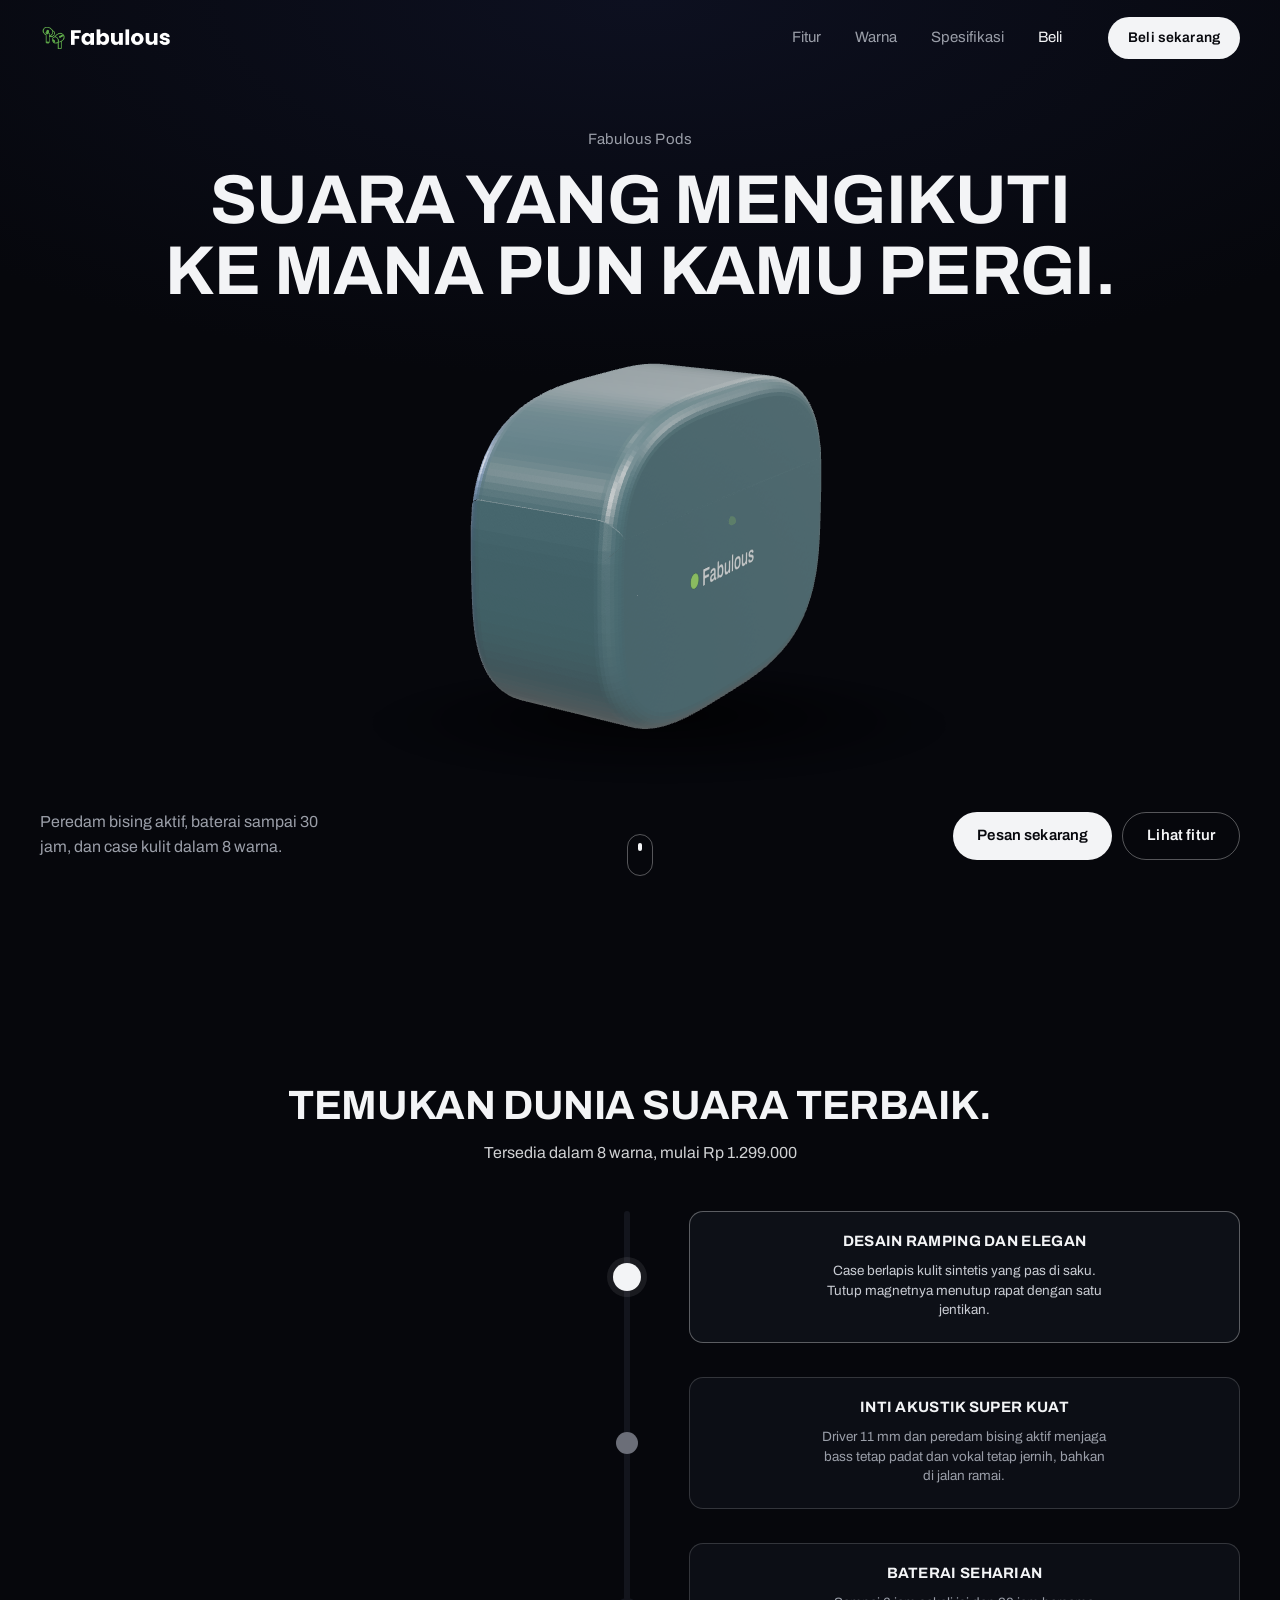
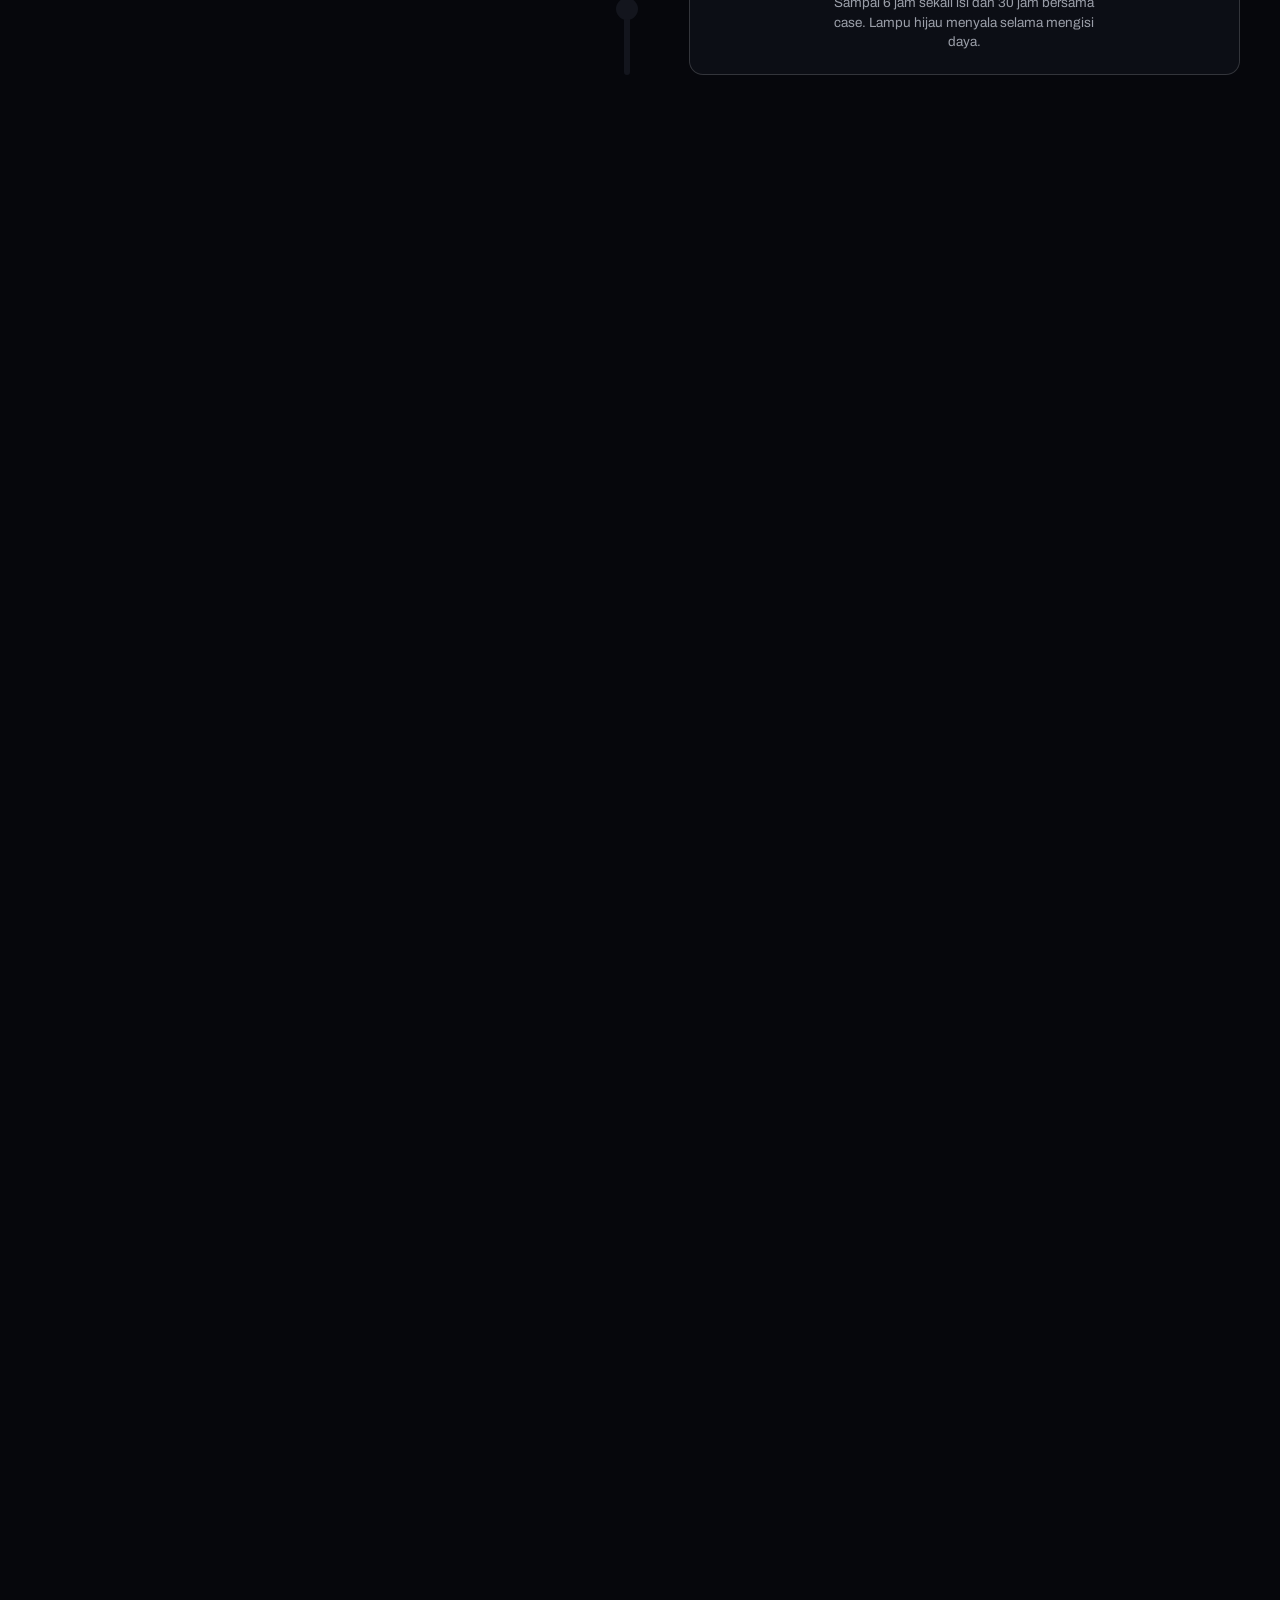
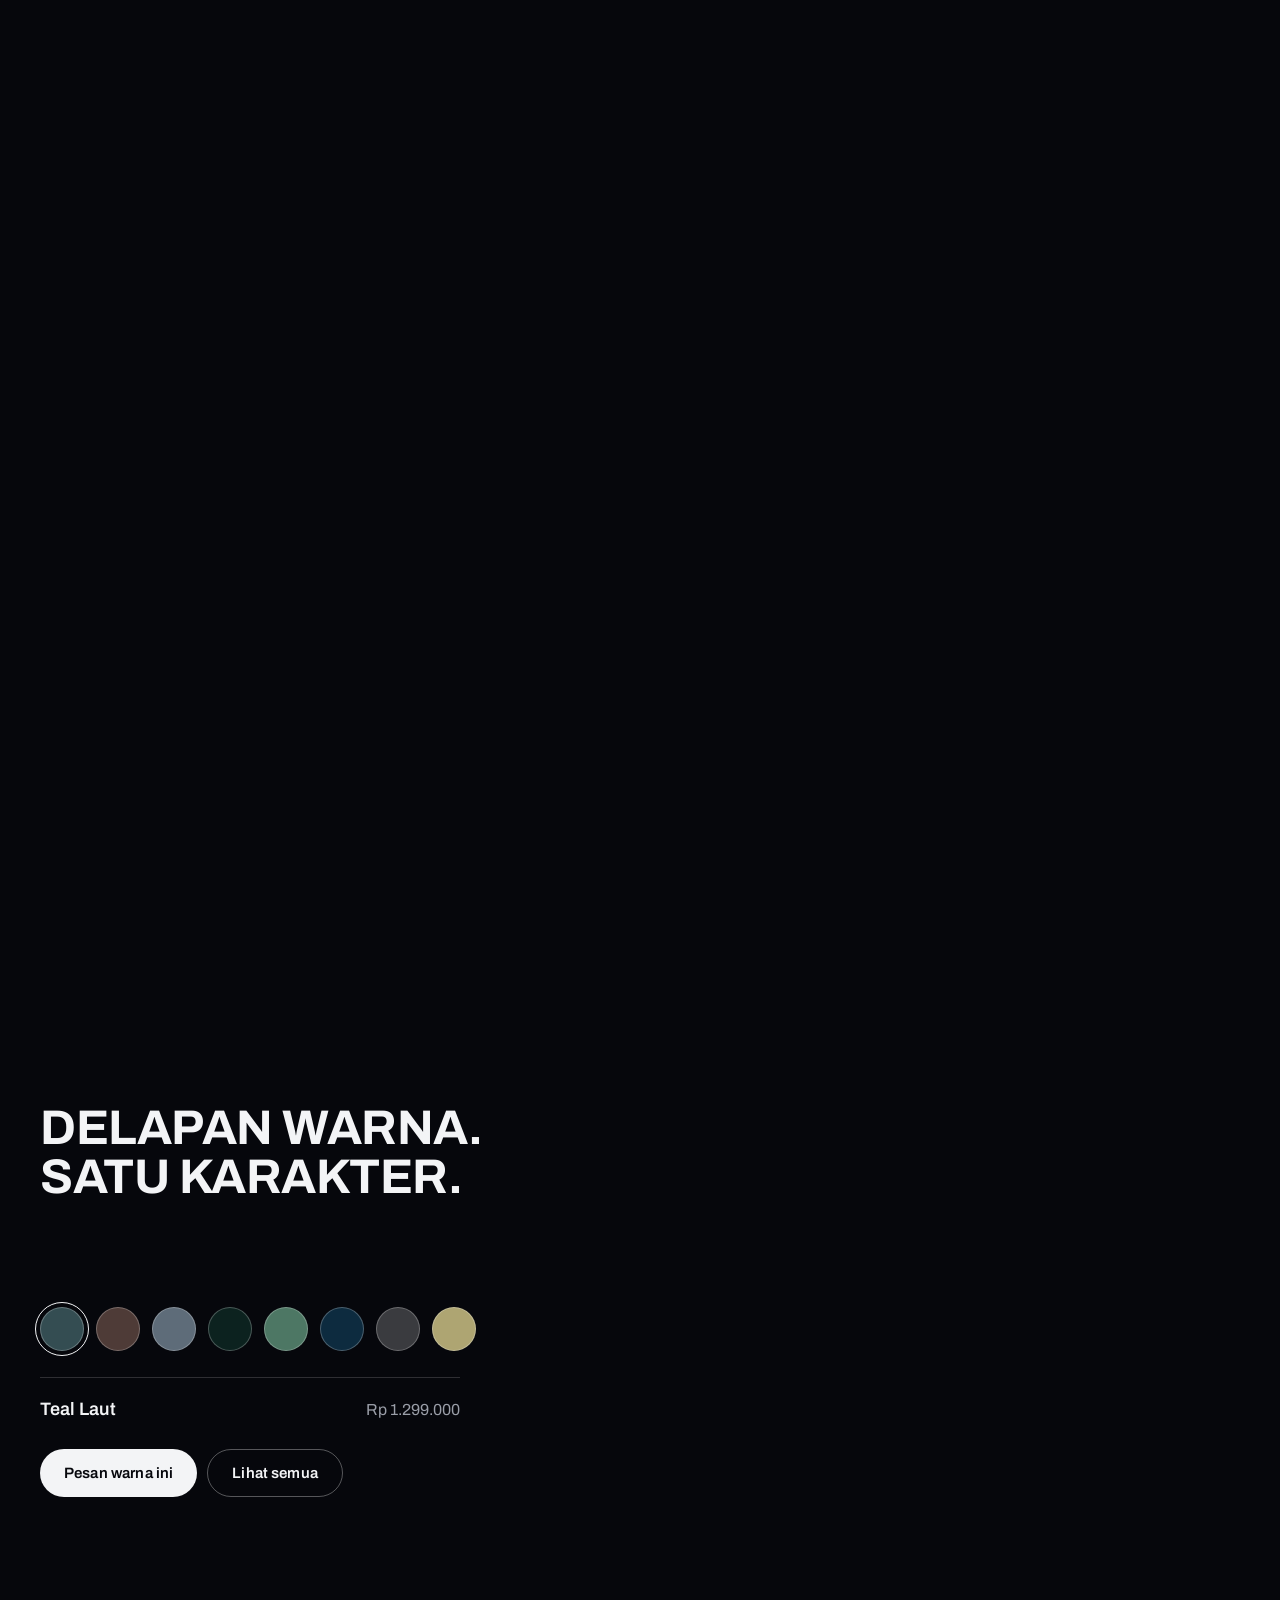
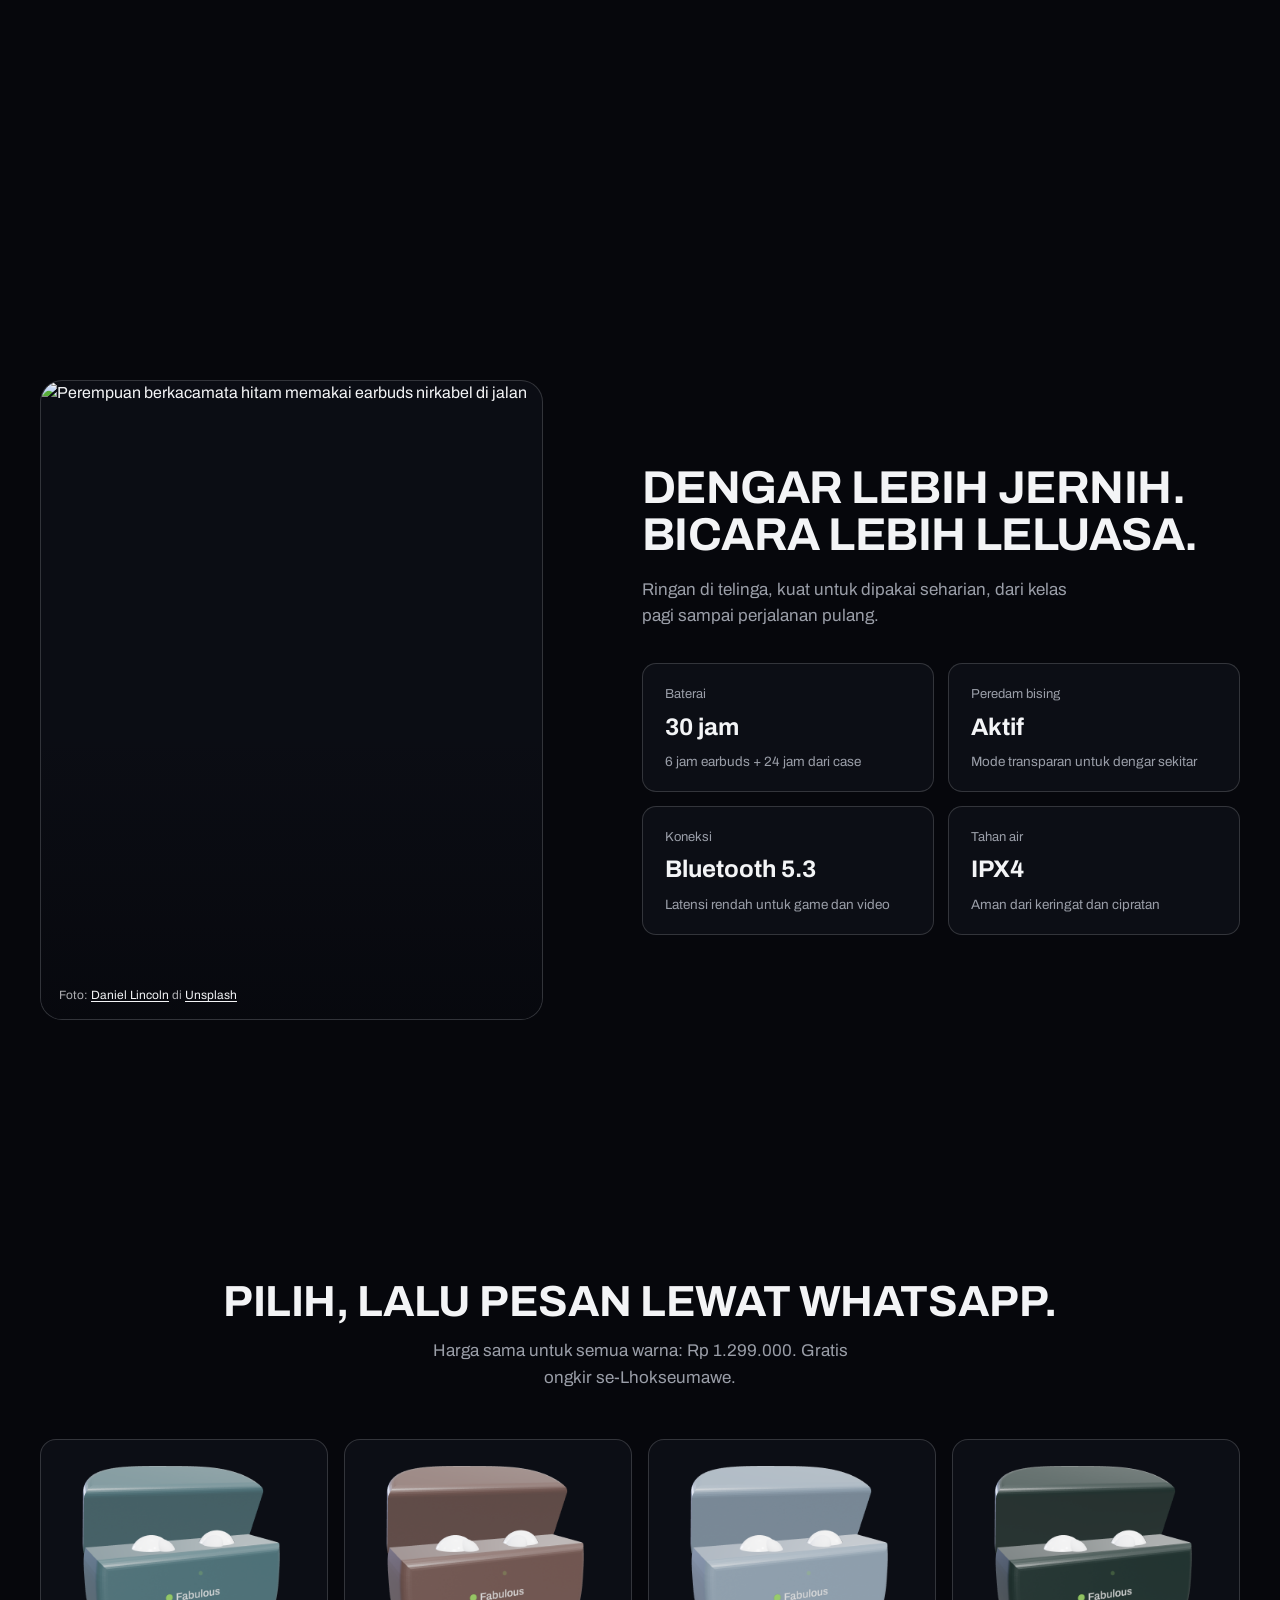
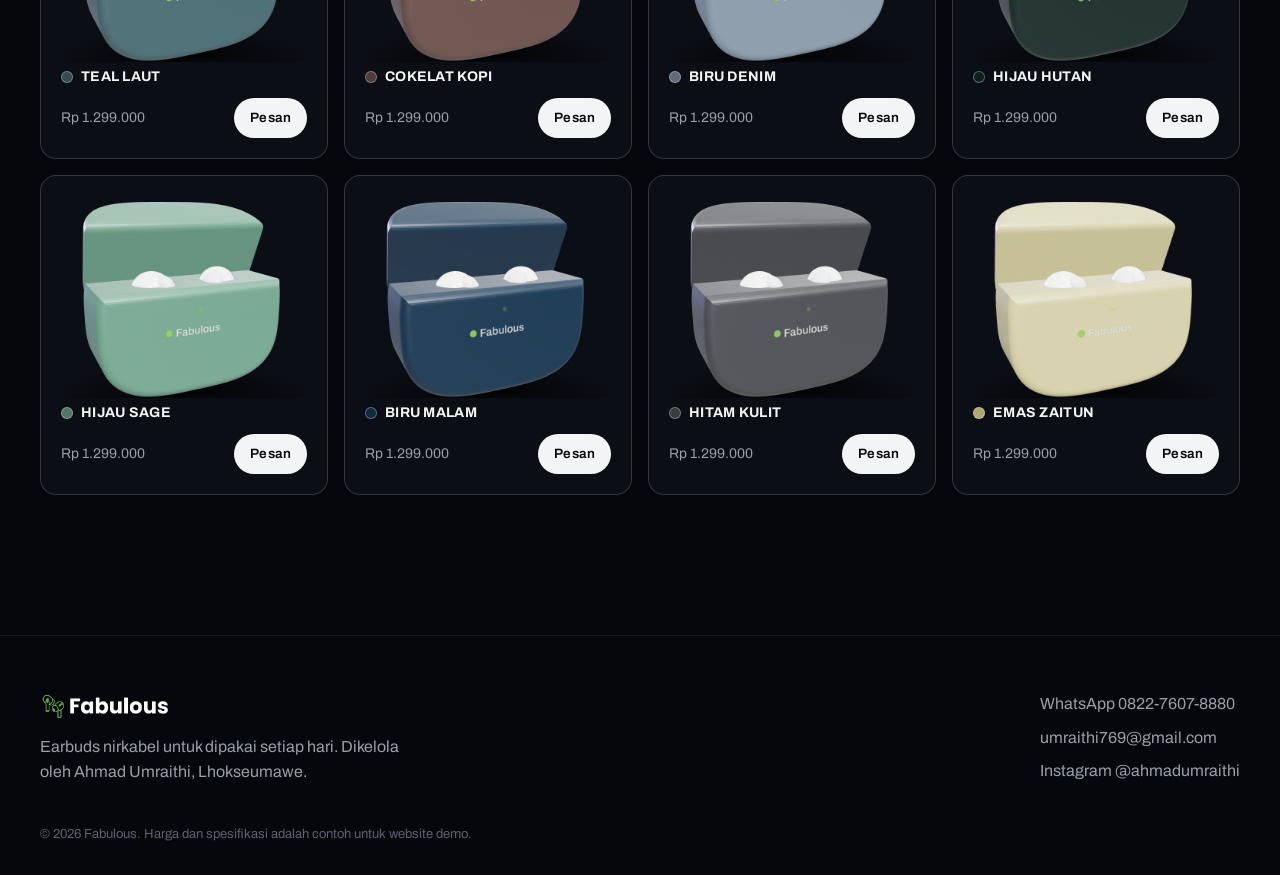
==== frontend/index.html @ b074bf00 "Backend CodeIgniter 4: API produk & pesanan, stok, panel admin; frontend memakai database kalau back" ====
<!DOCTYPE html>
<html lang="id">
<head>
  <meta charset="UTF-8">
  <meta name="viewport" content="width=device-width, initial-scale=1">
  <title>Fabulous Pods · Earbuds nirkabel dengan peredam bising</title>
  <meta name="description" content="Fabulous Pods: earbuds nirkabel dengan peredam bising aktif, baterai sampai 30 jam, tersedia dalam 8 warna case. Pesan lewat WhatsApp.">
  <meta name="theme-color" content="#06070c">
  <link rel="icon" href="img/favicon.png" type="image/png">
  <link rel="preconnect" href="https://images.unsplash.com">
  <link rel="preconnect" href="https://fonts.googleapis.com">
  <link rel="preconnect" href="https://fonts.gstatic.com" crossorigin>
  <link href="https://fonts.googleapis.com/css2?family=Archivo:wght@400;500;600;700;800&display=swap" rel="stylesheet">
  <link rel="stylesheet" href="css/style.css">
  <script type="importmap">{ "imports": { "three": "./vendor/three.module.js" } }</script>
  <script type="module" src="js/app.js"></script>
</head>
<body>
  <a class="skip" href="#fitur">Langsung ke fitur</a>
  <canvas class="stage" id="stage" aria-hidden="true"></canvas>

  <header class="header" id="header">
    <div class="wrap header-in">
      <a href="#top" class="logo" aria-label="Fabulous, ke atas halaman"><img src="img/logo.png" alt="Fabulous" width="150" height="33"></a>
      <nav class="nav" id="nav" aria-label="Menu utama">
        <a href="#fitur">Fitur</a>
        <a href="#warna">Warna</a>
        <a href="#spesifikasi">Spesifikasi</a>
        <a href="#beli">Beli</a>
      </nav>
      <a class="btn btn-light header-cta" href="#beli">Beli sekarang</a>
      <button type="button" class="menu-btn" id="nav-toggle" aria-expanded="false" aria-controls="nav" aria-label="Buka menu"><span></span><span></span></button>
    </div>
  </header>

  <main>
    <!-- 1. hero: objek 3D di tengah -->
    <section class="hero" id="top" data-scene="hero" aria-labelledby="hero-title">
      <div class="wrap hero-in">
        <p class="kicker reveal">Fabulous Pods</p>
        <h1 id="hero-title" class="hero-title reveal">Suara yang mengikuti<br>ke mana pun kamu pergi.</h1>
        <div class="hero-spot" id="hero-spot">
          <img class="fallback hero-fallback" src="img/case-2.png" alt="Case Fabulous Pods warna teal dengan dua earbuds di dalamnya" width="224" height="195">
        </div>
        <div class="hero-foot reveal">
          <p>Peredam bising aktif, baterai sampai 30 jam, dan case kulit dalam 8 warna.</p>
          <div class="hero-cta">
            <a class="btn btn-light" href="#beli">Pesan sekarang</a>
            <a class="btn btn-ghost" href="#fitur">Lihat fitur</a>
          </div>
        </div>
      </div>
      <a class="scroll-cue" href="#fitur" aria-label="Gulir ke fitur"><span></span></a>
    </section>

    <!-- 2. fitur: objek di kiri, garis progres di tengah, kartu di kanan (seperti referensi) -->
    <section class="story" id="fitur" data-scene="story" aria-labelledby="story-title">
      <div class="story-sticky">
        <div class="wrap story-in">
          <header class="story-head">
            <h2 id="story-title">Temukan dunia suara terbaik.</h2>
            <p>Tersedia dalam 8 warna, mulai <span data-price></span></p>
          </header>
          <div class="story-grid">
            <div class="story-object" id="story-spot">
              <img class="fallback" id="story-fallback" src="img/case-2.png" alt="" width="224" height="195">
            </div>
            <div class="track" id="track" aria-hidden="true">
              <span class="track-fill" id="track-fill"></span>
              <span class="node" data-node="0"></span>
              <span class="node" data-node="1"></span>
              <span class="node" data-node="2"></span>
            </div>
            <ol class="cards" id="cards">
              <li class="card" data-step="0">
                <h3>Desain ramping dan elegan</h3>
                <p>Case berlapis kulit sintetis yang pas di saku. Tutup magnetnya menutup rapat dengan satu jentikan.</p>
              </li>
              <li class="card" data-step="1">
                <h3>Inti akustik super kuat</h3>
                <p>Driver 11 mm dan peredam bising aktif menjaga bass tetap padat dan vokal tetap jernih, bahkan di jalan ramai.</p>
              </li>
              <li class="card" data-step="2">
                <h3>Baterai seharian</h3>
                <p>Sampai 6 jam sekali isi dan 30 jam bersama case. Lampu hijau menyala selama mengisi daya.</p>
              </li>
            </ol>
          </div>
        </div>
      </div>
    </section>

    <!-- 3. warna: objek pindah ke kanan dan berganti warna -->
    <section class="colors" id="warna" data-scene="colors" aria-labelledby="colors-title">
      <div class="wrap colors-in">
        <div class="colors-copy">
          <h2 id="colors-title" class="reveal">Delapan warna.<br>Satu karakter.</h2>
          <p class="lead reveal">Pilih warna case-nya. Earbuds-nya tetap putih bersih di semua pilihan.</p>
          <div class="swatches reveal" id="swatches" role="radiogroup" aria-label="Warna case"></div>
          <div class="pick reveal">
            <p class="pick-name" id="pick-name" aria-live="polite"></p>
            <p class="pick-price"><span data-price></span></p>
          </div>
          <div class="pick-cta reveal">
            <a class="btn btn-light" id="order-color" href="#" target="_blank" rel="noopener">Pesan warna ini</a>
            <a class="btn btn-ghost" href="#beli">Lihat semua</a>
          </div>
        </div>
        <div class="colors-object" id="colors-spot">
          <img class="fallback" id="color-fallback" src="img/case-2.png" alt="" width="224" height="195">
        </div>
      </div>
    </section>

    <!-- 4. spesifikasi -->
    <section class="specs" id="spesifikasi" data-scene="specs" aria-labelledby="specs-title">
      <div class="wrap specs-in">
        <figure class="specs-photo reveal">
          <img src="https://images.unsplash.com/photo-1770177359859-438458e807d7?ixlib=rb-4.1.0&amp;auto=format&amp;fit=crop&amp;w=1100&amp;h=1400&amp;q=80" srcset="https://images.unsplash.com/photo-1770177359859-438458e807d7?ixlib=rb-4.1.0&amp;auto=format&amp;fit=crop&amp;w=700&amp;h=890&amp;q=80 700w, https://images.unsplash.com/photo-1770177359859-438458e807d7?ixlib=rb-4.1.0&amp;auto=format&amp;fit=crop&amp;w=1100&amp;h=1400&amp;q=80 1100w" sizes="(max-width: 960px) 92vw, 46vw" alt="Perempuan berkacamata hitam memakai earbuds nirkabel di jalan" width="1100" height="1400" loading="lazy">
          <figcaption>Foto: <a href="https://unsplash.com/@danny_lincoln?utm_source=fabulous&amp;utm_medium=referral" target="_blank" rel="noopener">Daniel Lincoln</a> di <a href="https://unsplash.com/?utm_source=fabulous&amp;utm_medium=referral" target="_blank" rel="noopener">Unsplash</a></figcaption>
        </figure>
        <div class="specs-copy">
          <h2 id="specs-title" class="reveal">Dengar lebih jernih.<br>Bicara lebih leluasa.</h2>
          <p class="lead reveal">Ringan di telinga, kuat untuk dipakai seharian, dari kelas pagi sampai perjalanan pulang.</p>
          <dl class="spec-grid reveal">
            <div><dt>Baterai</dt><dd>30 jam</dd><p>6 jam earbuds + 24 jam dari case</p></div>
            <div><dt>Peredam bising</dt><dd>Aktif</dd><p>Mode transparan untuk dengar sekitar</p></div>
            <div><dt>Koneksi</dt><dd>Bluetooth 5.3</dd><p>Latensi rendah untuk game dan video</p></div>
            <div><dt>Tahan air</dt><dd>IPX4</dd><p>Aman dari keringat dan cipratan</p></div>
          </dl>
        </div>
      </div>
    </section>

    <!-- 5. beli: semua warna, foto asli tanpa background -->
    <section class="shop" id="beli" data-scene="shop" aria-labelledby="shop-title">
      <div class="wrap">
        <header class="shop-head">
          <h2 id="shop-title" class="reveal">Pilih, lalu pesan lewat WhatsApp.</h2>
          <p class="lead reveal">Harga sama untuk semua warna: <span data-price></span>. Gratis ongkir se-Lhokseumawe.</p>
        </header>
        <ul class="shop-grid" id="shop-grid"></ul>
      </div>
    </section>
  </main>

  <footer class="footer">
    <div class="wrap footer-in">
      <div>
        <img src="img/logo.png" alt="Fabulous" width="130" height="29">
        <p>Earbuds nirkabel untuk dipakai setiap hari. Dikelola oleh Ahmad Umraithi, Lhokseumawe.</p>
      </div>
      <ul class="footer-contact">
        <li><a id="f-wa" target="_blank" rel="noopener">WhatsApp 0822-7607-8880</a></li>
        <li><a href="mailto:umraithi769@gmail.com">umraithi769@gmail.com</a></li>
        <li><a href="https://www.instagram.com/ahmadumraithi" target="_blank" rel="noopener">Instagram @ahmadumraithi</a></li>
      </ul>
    </div>
    <p class="wrap footer-note">© <span id="year">2026</span> Fabulous. Harga dan spesifikasi adalah contoh untuk website demo.</p>
  </footer>
  <!-- form pesanan (dipakai kalau backend aktif) -->
  <dialog class="order-sheet" id="order-sheet" aria-labelledby="order-title">
    <form class="order-form" id="order-form" novalidate>
      <div class="order-head">
        <h2 id="order-title">Pesan Fabulous Pods</h2>
        <button type="button" class="close" data-close aria-label="Tutup">×</button>
      </div>
      <div class="order-product">
        <img id="order-img" src="" alt="" width="160" height="130">
        <div>
          <label class="field"><span>Warna</span><select name="product_id" id="order-color-select"></select></label>
          <p class="order-stock" id="order-stock"></p>
        </div>
      </div>
      <div class="field-row">
        <label class="field"><span>Jumlah</span><input name="qty" type="number" min="1" max="5" value="1" inputmode="numeric" required></label>
        <p class="order-total"><span>Total</span><b id="order-total"></b></p>
      </div>
      <label class="field"><span>Nama</span><input name="name" autocomplete="name" required maxlength="80"></label>
      <label class="field"><span>Nomor WhatsApp</span><input name="phone" type="tel" autocomplete="tel" required maxlength="20" placeholder="0812 3456 7890"></label>
      <fieldset class="seg">
        <legend>Cara terima</legend>
        <label><input type="radio" name="delivery" value="antar" checked><span>Diantar</span></label>
        <label><input type="radio" name="delivery" value="ambil"><span>Ambil sendiri</span></label>
      </fieldset>
      <label class="field" id="order-address"><span>Alamat antar</span><textarea name="address" rows="2" maxlength="400" autocomplete="street-address" placeholder="Nama jalan, nomor rumah, patokan"></textarea></label>
      <label class="field"><span>Catatan (opsional)</span><input name="note" maxlength="300"></label>
      <label class="hp" aria-hidden="true">Website<input name="website" tabindex="-1" autocomplete="off"></label>
      <p class="form-msg" id="order-msg" role="status"></p>
      <button class="btn btn-light btn-full" type="submit" id="order-submit">Kirim pesanan</button>
    </form>
    <div class="order-done" id="order-done" hidden>
      <div class="order-head"><h2>Pesanan tersimpan</h2><button type="button" class="close" data-close aria-label="Tutup">×</button></div>
      <p class="done-code" id="done-code"></p>
      <p class="lead" id="done-text"></p>
      <a class="btn btn-light btn-full" id="done-wa" href="#" target="_blank" rel="noopener">Konfirmasi lewat WhatsApp</a>
    </div>
  </dialog>
</body>
</html>
---- frontend/css/style.css ----
/* Fabulous: latar biru-hitam pekat, kartu bergaris tipis, judul huruf kapital seperti referensi. */
:root {
  --bg: #06070c;
  --bg-2: #0b0d14;
  --card: #0c0e15;
  --line: rgba(255, 255, 255, .16);
  --line-2: rgba(255, 255, 255, .32);
  --text: #f3f4f6;
  --mute: #9a9ea8;
  --dim: #5d6170;
  --green: #7bd44f;
  --ease: cubic-bezier(.22, 1, .36, 1);
  --wrap: 1200px;
  --font: 'Archivo', system-ui, -apple-system, 'Segoe UI', sans-serif;
}
*, *::before, *::after { box-sizing: border-box; }
* { margin: 0; }
html { scroll-behavior: smooth; scroll-padding-top: 76px; -webkit-text-size-adjust: 100%; }
body { font: 400 16px/1.55 var(--font); color: var(--text); background: radial-gradient(120% 70% at 50% 0%, #0d1020 0%, var(--bg) 60%) fixed, var(--bg); -webkit-font-smoothing: antialiased; overflow-x: hidden; }
img { display: block; max-width: 100%; height: auto; }
a { color: inherit; text-decoration: none; }
button { font: inherit; color: inherit; background: none; border: 0; padding: 0; cursor: pointer; }
ul, ol { list-style: none; padding: 0; }
[hidden] { display: none !important; }
:focus-visible { outline: 2px solid var(--text); outline-offset: 4px; border-radius: 6px; }
.wrap { width: min(var(--wrap), 100% - 48px); margin-inline: auto; }
.skip { position: absolute; left: 16px; top: -60px; z-index: 100; background: #fff; color: #000; padding: 10px 14px; border-radius: 8px; }
.skip:focus { top: 12px; }
h1, h2, h3 { font-weight: 700; letter-spacing: -.01em; text-transform: uppercase; line-height: 1.02; }
.lead { color: var(--mute); font-size: 17px; max-width: 46ch; }

/* objek 3D: satu kanvas tetap di belakang semua bagian */
.stage { position: fixed; inset: 0; width: 100vw; height: 100vh; z-index: 0; pointer-events: none; transition: opacity .2s linear; }
main, .footer { position: relative; z-index: 1; }
.fallback { display: none; }
.no-3d .fallback { display: block; }
.no-3d .stage { display: none; }

/* buttons */
.btn { display: inline-flex; align-items: center; justify-content: center; min-height: 48px; padding: 0 24px; border-radius: 999px; font-weight: 600; font-size: 15px; letter-spacing: .01em; transition: background-color .2s, color .2s, border-color .2s, transform .2s var(--ease); white-space: nowrap; }
.btn:active { transform: scale(.97); }
.btn-light { background: var(--text); color: #07080d; }
.btn-light:hover { background: #fff; }
.btn-ghost { border: 1px solid var(--line-2); }
.btn-ghost:hover { border-color: var(--text); }

/* header */
.header { position: fixed; z-index: 20; inset: 0 0 auto; transition: background-color .3s, backdrop-filter .3s; }
.header.scrolled { background: rgba(6, 7, 12, .72); backdrop-filter: blur(14px); -webkit-backdrop-filter: blur(14px); border-bottom: 1px solid rgba(255, 255, 255, .06); }
.header-in { display: flex; align-items: center; gap: 32px; height: 76px; }
.logo img { width: 132px; height: auto; }
.nav { display: flex; gap: 6px; margin-left: auto; }
.nav a { padding: 8px 14px; color: var(--mute); font-size: 15px; border-radius: 999px; transition: color .2s; }
.nav a:hover, .nav a[aria-current="true"] { color: var(--text); }
.header-cta { min-height: 42px; padding: 0 20px; font-size: 14px; }
.menu-btn { display: none; width: 44px; height: 44px; margin-left: auto; position: relative; }
.menu-btn span { position: absolute; left: 11px; right: 11px; height: 2px; background: var(--text); border-radius: 2px; transition: transform .3s var(--ease); }
.menu-btn span:first-child { top: 17px; }
.menu-btn span:last-child { top: 25px; }
.menu-btn[aria-expanded="true"] span:first-child { transform: translateY(4px) rotate(45deg); }
.menu-btn[aria-expanded="true"] span:last-child { transform: translateY(-4px) rotate(-45deg); }

/* 1. hero */
.hero { position: relative; min-height: 100svh; display: flex; }
.hero-in { display: flex; flex-direction: column; align-items: center; text-align: center; padding: 128px 0 40px; min-height: 100svh; }
.kicker { color: var(--mute); font-size: 15px; letter-spacing: .02em; }
.hero-title { font-size: clamp(2.4rem, 5.4vw, 4.6rem); margin-top: 14px; }
.hero-spot { flex: 1; width: 100%; min-height: 280px; display: grid; place-items: center; }
.hero-fallback { width: min(60vw, 420px); }
.hero-foot { margin-top: auto; width: 100%; display: flex; justify-content: space-between; align-items: flex-end; gap: 24px; text-align: left; }
.hero-foot p { color: var(--mute); max-width: 34ch; }
.hero-cta { display: flex; gap: 10px; flex-wrap: wrap; }
.scroll-cue { position: absolute; left: 50%; bottom: 24px; width: 26px; height: 42px; margin-left: -13px; border: 1.5px solid var(--line-2); border-radius: 999px; }
.scroll-cue span { position: absolute; left: 50%; top: 8px; width: 4px; height: 8px; margin-left: -2px; border-radius: 4px; background: var(--text); animation: cue 1.8s var(--ease) infinite; }
@keyframes cue { 60% { transform: translateY(12px); opacity: 0; } 61% { transform: none; opacity: 0; } }

/* 2. fitur: sticky, digerakkan oleh scroll */
.story { position: relative; height: 340vh; }
.story-sticky { position: sticky; top: 0; height: 100svh; display: flex; align-items: center; overflow: hidden; }
.story-in { display: grid; gap: clamp(28px, 5vh, 56px); padding-top: 60px; }
.story-head { text-align: center; }
.story-head h2 { font-size: clamp(1.8rem, 3.2vw, 2.7rem); }
.story-head p { color: var(--text); margin-top: 14px; font-size: 16px; opacity: .85; }
.story-grid { display: grid; grid-template-columns: minmax(0, 1fr) 56px minmax(0, 1.05fr); gap: 0 34px; align-items: stretch; }
.story-object { display: grid; place-items: center; min-height: 300px; }
.story-object .fallback { width: min(100%, 380px); }
.track { position: relative; justify-self: center; width: 12px; }
.track::before { content: ''; position: absolute; left: 50%; top: 0; bottom: 0; width: 6px; margin-left: -3px; border-radius: 6px; background: #13151d; }
.track-fill { position: absolute; left: 50%; top: 0; width: 6px; margin-left: -3px; height: 100%; border-radius: 6px; background: var(--text); transform-origin: top; transform: scaleY(0); }
.node { position: absolute; left: 50%; width: 22px; height: 22px; margin: -11px 0 0 -11px; border-radius: 50%; background: #13151d; transition: background-color .35s, width .35s var(--ease), height .35s var(--ease), margin .35s var(--ease); }
.node[data-node="0"] { top: 16.66%; }
.node[data-node="1"] { top: 50%; }
.node[data-node="2"] { top: 83.33%; }
.node.next { background: #6b6e78; }
.node.done, .node.active { background: var(--text); }
.node.active { width: 28px; height: 28px; margin: -14px 0 0 -14px; box-shadow: 0 0 0 6px rgba(255, 255, 255, .08); }
.cards { display: grid; gap: 34px; }
.card { min-height: 124px; display: grid; align-content: center; justify-items: center; gap: 12px; text-align: center; padding: 22px 30px; border-radius: 14px; border: 1px solid var(--line); background: var(--card); opacity: .4; transition: opacity .45s var(--ease), border-color .45s, background-color .45s, transform .45s var(--ease); }
.card h3 { font-size: 15px; letter-spacing: .02em; }
.card p { color: var(--mute); font-size: 13.5px; max-width: 36ch; line-height: 1.45; }
.card.active { opacity: 1; border-color: var(--line-2); background: #0d1017; }
.card.done { opacity: .62; }
.card.active p { color: #c9ccd3; }

/* 3. warna */
.colors { min-height: 120vh; display: flex; align-items: center; padding: 120px 0; }
.colors-in { display: grid; grid-template-columns: minmax(0, 1fr) minmax(0, 1fr); gap: 40px; align-items: center; }
.colors h2 { font-size: clamp(2rem, 3.8vw, 3.2rem); }
.colors .lead { margin-top: 18px; }
.swatches { display: flex; flex-wrap: wrap; gap: 12px; margin-top: 34px; }
.swatch { width: 44px; height: 44px; border-radius: 50%; background: var(--c); border: 1px solid rgba(255, 255, 255, .25); position: relative; transition: transform .25s var(--ease); }
.swatch::after { content: ''; position: absolute; inset: -6px; border-radius: 50%; border: 1.5px solid transparent; transition: border-color .25s; }
.swatch:hover { transform: scale(1.08); }
.swatch[aria-checked="true"]::after { border-color: var(--text); }
.pick { display: flex; align-items: baseline; justify-content: space-between; gap: 16px; max-width: 420px; margin-top: 26px; padding-top: 18px; border-top: 1px solid var(--line); }
.pick-name { font-weight: 600; font-size: 18px; }
.pick-price { color: var(--mute); }
.pick-cta { display: flex; gap: 10px; flex-wrap: wrap; margin-top: 26px; }
.colors-object { min-height: 420px; display: grid; place-items: center; }
.colors-object .fallback { width: min(100%, 420px); }

/* 4. spesifikasi */
.specs { padding: 140px 0; }
.specs-in { display: grid; grid-template-columns: minmax(0, .95fr) minmax(0, 1.05fr); gap: 60px; align-items: center; }
.specs-photo { position: relative; border-radius: 22px; overflow: hidden; aspect-ratio: 11 / 14; max-height: 640px; background: var(--bg-2); border: 1px solid var(--line); }
.specs-photo img { width: 100%; height: 100%; object-fit: cover; }
.specs-photo::after { content: ''; position: absolute; inset: 0; background: linear-gradient(180deg, transparent 55%, rgba(6, 7, 12, .75)); pointer-events: none; }
.specs-photo figcaption { position: absolute; z-index: 1; left: 18px; bottom: 14px; font-size: 12px; color: rgba(243, 244, 246, .7); }
.specs-photo figcaption a { color: var(--text); text-decoration: underline; text-underline-offset: 2px; }
.specs h2 { font-size: clamp(2rem, 3.6vw, 3rem); }
.specs .lead { margin-top: 18px; }
.spec-grid { display: grid; grid-template-columns: 1fr 1fr; gap: 14px; margin-top: 34px; }
.spec-grid div { padding: 20px 22px; border-radius: 14px; border: 1px solid var(--line); background: var(--card); }
.spec-grid dt { color: var(--mute); font-size: 13px; }
.spec-grid dd { margin: 4px 0 6px; font-size: 24px; font-weight: 700; }
.spec-grid p { color: var(--mute); font-size: 13.5px; line-height: 1.45; }

/* 5. beli */
.shop { padding: 120px 0 140px; }
.shop-head { text-align: center; display: grid; justify-items: center; }
.shop h2 { font-size: clamp(1.9rem, 3.4vw, 2.8rem); }
.shop .lead { margin-top: 14px; }
.shop-grid { display: grid; grid-template-columns: repeat(4, minmax(0, 1fr)); gap: 16px; margin-top: 48px; }
.item { display: grid; gap: 14px; padding: 22px 20px 20px; border-radius: 16px; border: 1px solid var(--line); background: var(--card); transition: border-color .3s, transform .3s var(--ease); }
.item:hover { border-color: var(--line-2); transform: translateY(-3px); }
.item img { width: 82%; aspect-ratio: 224 / 195; object-fit: contain; margin: 4px auto 6px; filter: drop-shadow(0 18px 18px rgba(0, 0, 0, .55)); transition: transform .5s var(--ease); }
.item img.render { width: 100%; aspect-ratio: 640 / 520; margin: 0 auto -6px; filter: none; }
.item:hover img { transform: translateY(-4px) rotate(-2deg); }
.item h3 { font-size: 14px; letter-spacing: .02em; display: flex; align-items: center; gap: 8px; }
.item h3 i { width: 12px; height: 12px; border-radius: 50%; background: var(--c); border: 1px solid rgba(255, 255, 255, .3); }
.item-row { display: flex; justify-content: space-between; align-items: center; gap: 8px; }
.item-row span { color: var(--mute); font-size: 14px; }
.item .btn { min-height: 40px; padding: 0 16px; font-size: 13.5px; }

/* footer */
.footer { border-top: 1px solid rgba(255, 255, 255, .08); padding: 56px 0 30px; background: var(--bg); }
.footer-in { display: flex; justify-content: space-between; gap: 40px; flex-wrap: wrap; }
.footer-in p { color: var(--mute); margin-top: 14px; max-width: 40ch; }
.footer-contact { display: grid; gap: 8px; color: var(--mute); }
.footer-contact a:hover { color: var(--text); }
.footer-note { color: var(--dim); font-size: 13px; margin-top: 40px; }

/* form pesanan */
.order-sheet { width: min(480px, 100vw - 24px); max-height: min(92dvh, 860px); padding: 0; border: 1px solid var(--line-2); border-radius: 20px; background: #0d0f16; color: var(--text); overflow-y: auto; }
.order-sheet::backdrop { background: rgba(3, 4, 8, .7); backdrop-filter: blur(4px); }
.order-sheet[open] { animation: sheet .35s var(--ease); }
@keyframes sheet { from { transform: translateY(16px); opacity: 0; } }
.order-form, .order-done { display: grid; gap: 14px; padding: 22px 24px 24px; }
.order-head { display: flex; justify-content: space-between; align-items: center; }
.order-head h2 { font-size: 18px; }
.close { width: 40px; height: 40px; border-radius: 50%; font-size: 26px; line-height: 1; color: var(--mute); }
.close:hover { color: var(--text); background: rgba(255, 255, 255, .06); }
.order-product { display: grid; grid-template-columns: 140px 1fr; gap: 14px; align-items: center; padding: 10px; border-radius: 14px; background: var(--card); border: 1px solid var(--line); }
.order-product img { width: 140px; height: auto; aspect-ratio: 640 / 520; object-fit: contain; }
.order-stock { color: var(--mute); font-size: 13px; margin-top: 6px; }
.order-stock.low { color: #ffc246; }
.field { display: grid; gap: 6px; font-size: 13px; color: var(--mute); }
.field input, .field select, .field textarea { width: 100%; padding: 11px 14px; border-radius: 12px; border: 1px solid var(--line); background: var(--bg); color: var(--text); font: inherit; font-size: 15px; }
.field input:focus, .field select:focus, .field textarea:focus { outline: none; border-color: var(--text); }
.field.bad input, .field.bad textarea { border-color: #ff6b6b; }
.field-row { display: grid; grid-template-columns: 120px 1fr; gap: 14px; align-items: end; }
.order-total { display: grid; justify-items: end; color: var(--mute); font-size: 13px; }
.order-total b { color: var(--text); font-size: 22px; }
.seg { display: grid; grid-template-columns: 1fr 1fr; gap: 4px; padding: 4px; border: 1px solid var(--line); border-radius: 999px; }
.seg legend { position: absolute; width: 1px; height: 1px; overflow: hidden; clip: rect(0 0 0 0); }
.seg label { position: relative; }
.seg input { position: absolute; opacity: 0; }
.seg span { display: grid; place-items: center; height: 40px; border-radius: 999px; cursor: pointer; color: var(--mute); font-weight: 600; font-size: 14px; }
.seg input:checked + span { background: var(--text); color: #07080d; }
.seg input:focus-visible + span { outline: 2px solid var(--text); outline-offset: 2px; }
.hp { position: absolute; left: -9999px; }
.form-msg { font-size: 14px; color: var(--mute); }
.form-msg:empty { display: none; }
.form-msg.err { color: #ff8a8a; }
.btn-full { width: 100%; min-height: 54px; }
.btn[disabled] { opacity: .45; cursor: not-allowed; }
.done-code { font-size: 28px; font-weight: 800; letter-spacing: .04em; }
.item .stock-note { font-size: 12.5px; color: var(--mute); }
.item .stock-note.out { color: #ff8a8a; }

/* muncul saat masuk layar: satu gerakan sederhana */
.reveal { opacity: 0; transform: translateY(18px); transition: opacity .8s var(--ease), transform .8s var(--ease); }
.reveal.in { opacity: 1; transform: none; }

/* responsive */
@media (max-width: 960px) {
  .nav { position: fixed; inset: 76px 12px auto; flex-direction: column; padding: 10px; border-radius: 18px; background: #0d0f16; border: 1px solid var(--line); opacity: 0; visibility: hidden; transform: translateY(-6px); transition: opacity .2s, transform .3s var(--ease), visibility .2s; }
  .nav.open { opacity: 1; visibility: visible; transform: none; }
  .nav a { padding: 14px; font-size: 17px; color: var(--text); }
  .header-cta { display: none; }
  .menu-btn { display: block; }
  .hero-foot { flex-direction: column; align-items: center; text-align: center; }
  .scroll-cue { display: none; }
  .story { height: 360vh; }
  .story-in { padding-top: 70px; gap: 16px; }
  .story-grid { grid-template-columns: 36px minmax(0, 1fr); grid-template-rows: 34svh auto; gap: 14px 16px; }
  .story-object { grid-column: 1 / -1; min-height: 0; }
  .track { grid-row: 2; }
  .cards { gap: 12px; }
  .card { min-height: 0; padding: 14px 18px; justify-items: start; text-align: left; gap: 6px; }
  .card:not(.active) p { display: none; }
  .colors { min-height: 0; padding: 90px 0 40px; }
  .colors-in { grid-template-columns: 1fr; }
  .colors-object { order: -1; min-height: 52vw; }
  .specs { padding: 90px 0; }
  .specs-in { grid-template-columns: 1fr; gap: 30px; }
  .specs-photo { aspect-ratio: 4 / 5; }
  .shop-grid { grid-template-columns: repeat(2, minmax(0, 1fr)); }
}
@media (max-width: 560px) {
  .wrap { width: min(var(--wrap), 100% - 32px); }
  .hero-title { font-size: 2.3rem; }
  .spec-grid { grid-template-columns: 1fr 1fr; gap: 10px; }
  .spec-grid div { padding: 16px; }
  .spec-grid dd { font-size: 20px; }
  .item { padding: 16px 14px; }
  .item-row { flex-direction: column; align-items: stretch; }
}
@media (prefers-reduced-motion: reduce) {
  html { scroll-behavior: auto; }
  .reveal { opacity: 1; transform: none; transition: none; }
  .scroll-cue span { animation: none; }
  *, *::before, *::after { transition-duration: .01ms !important; }
}
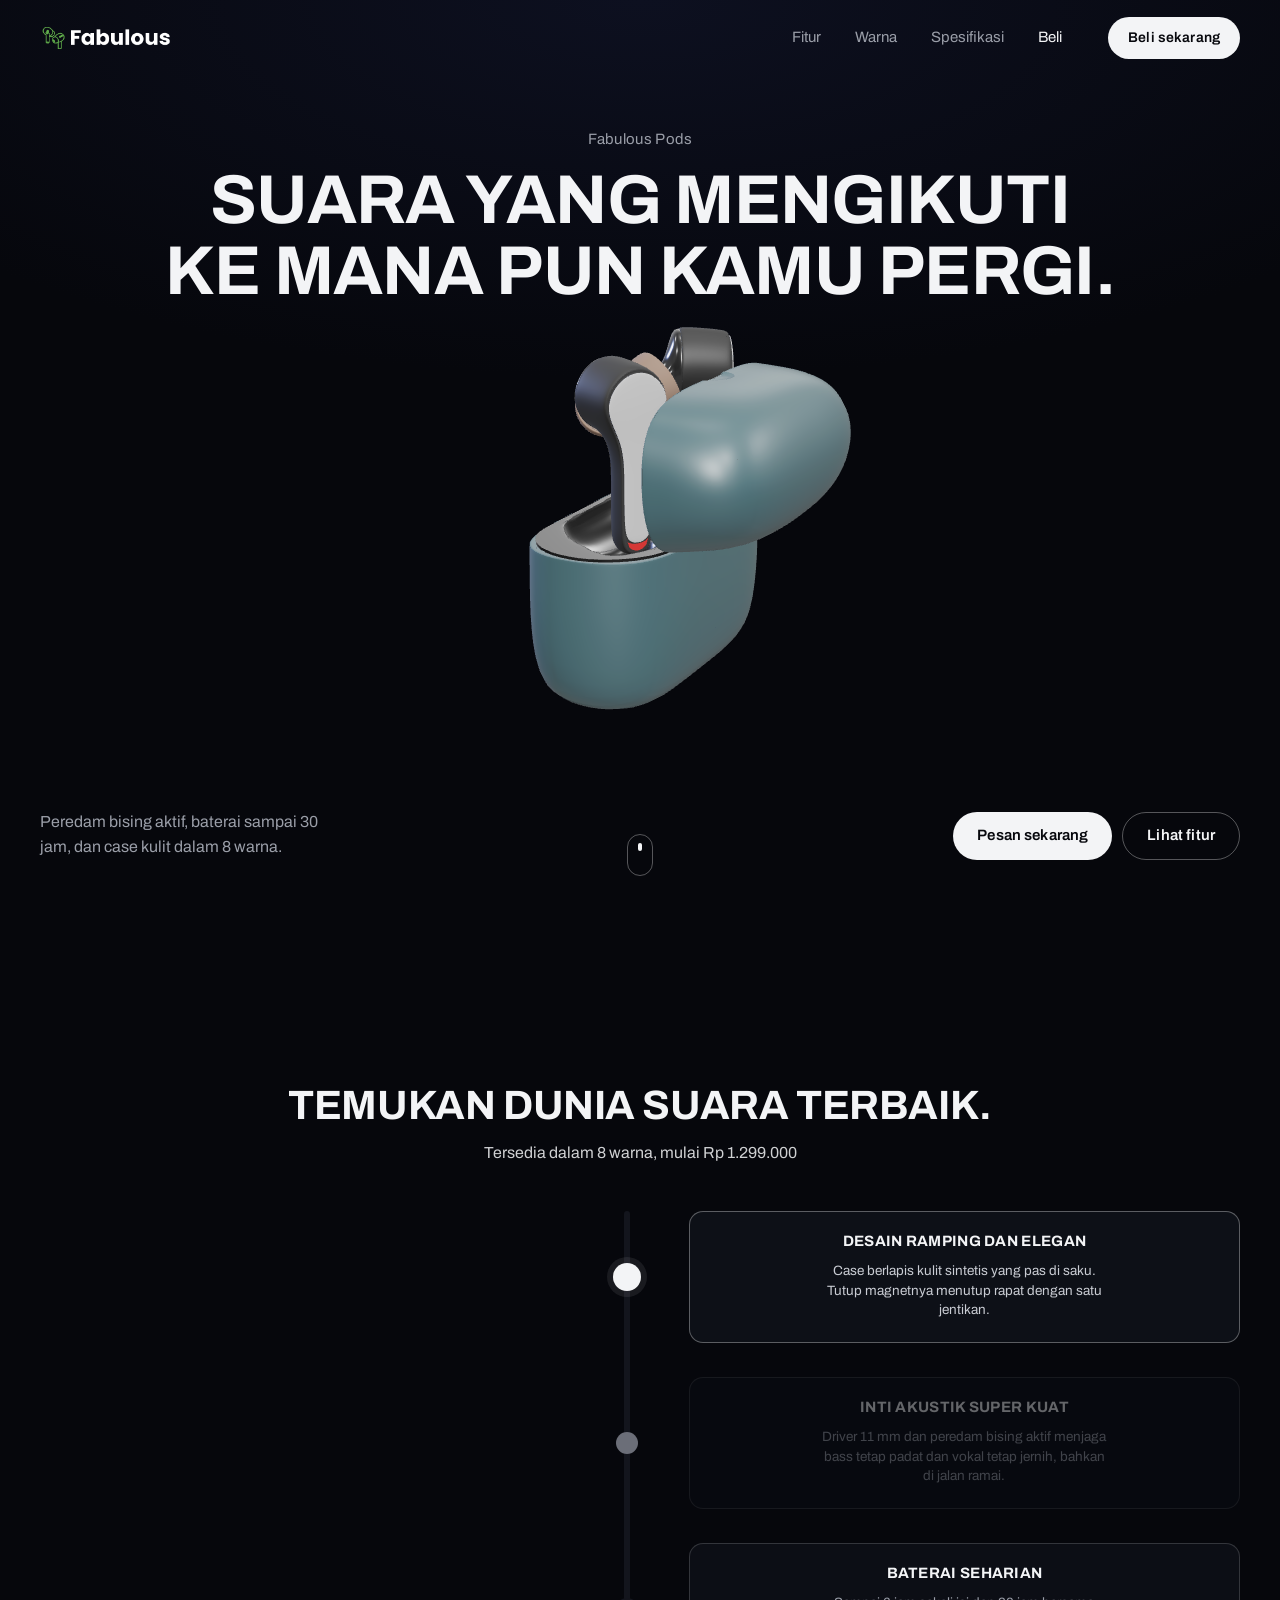
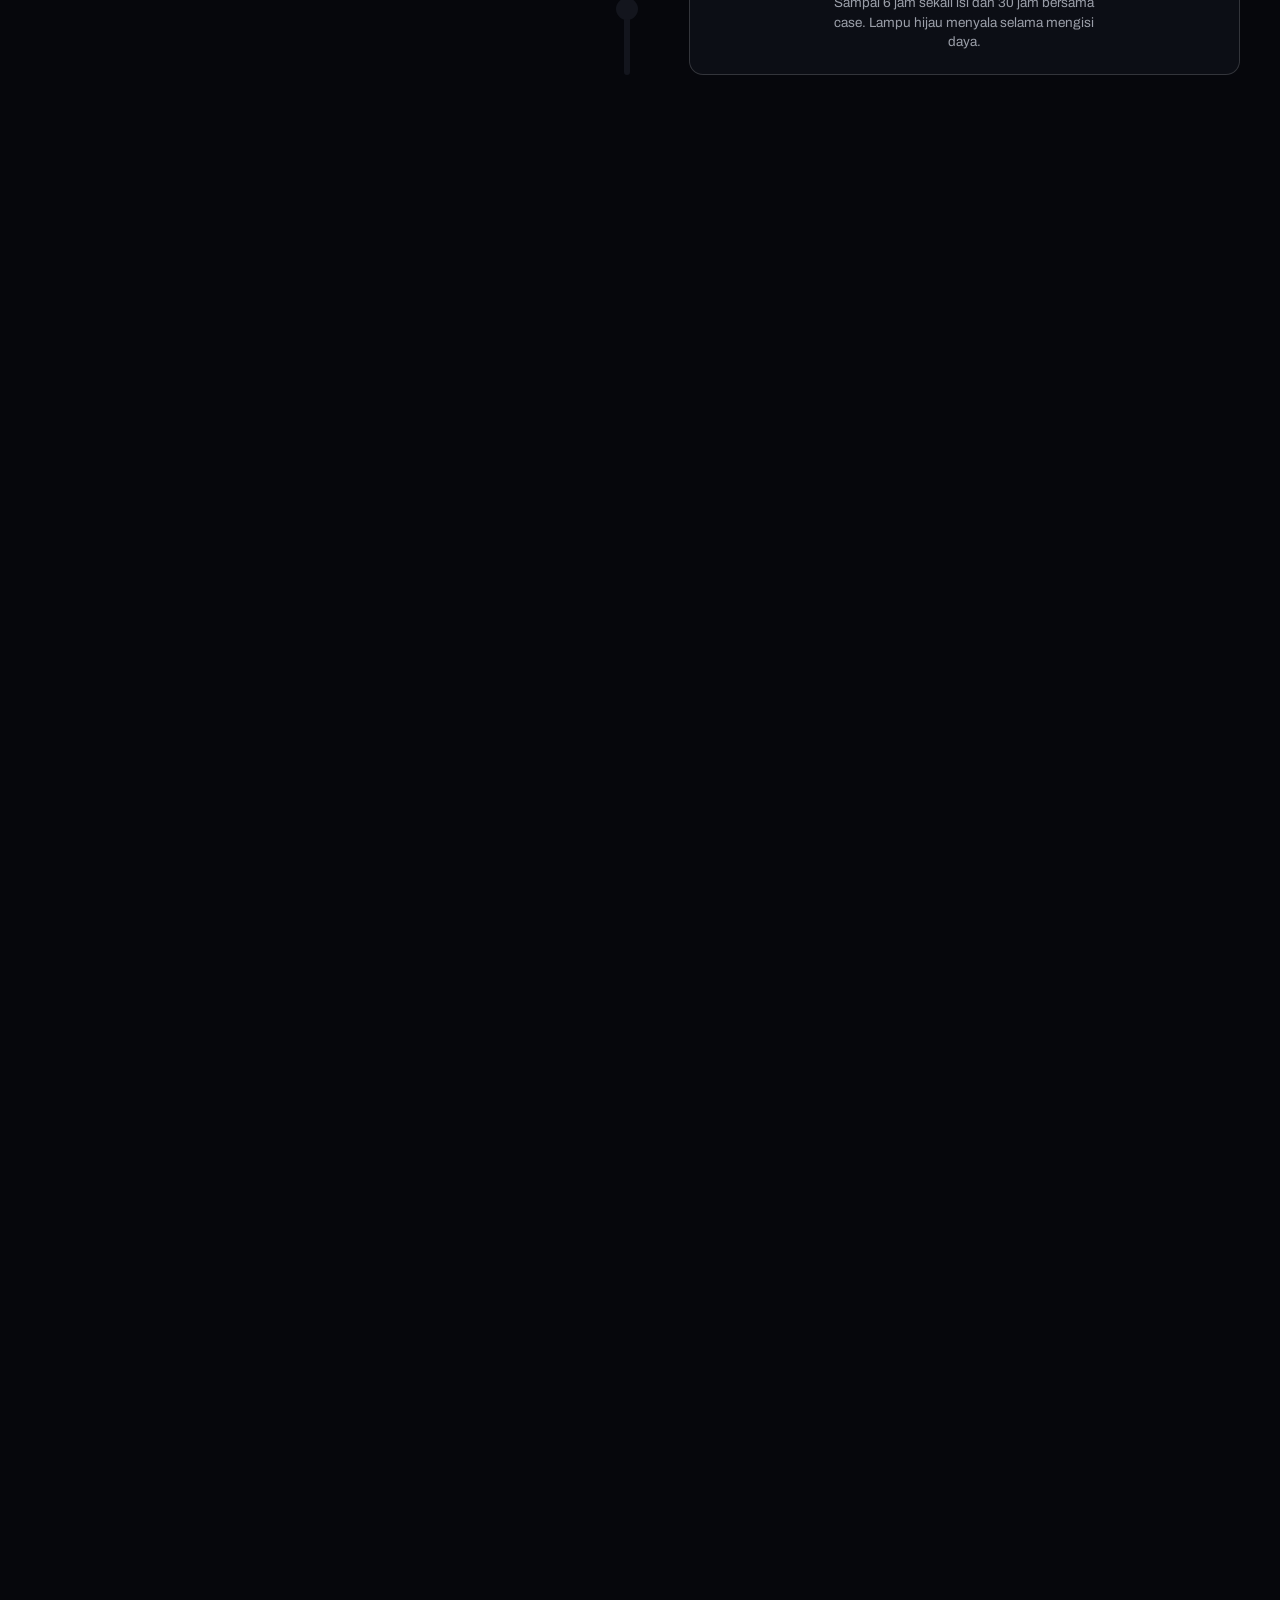
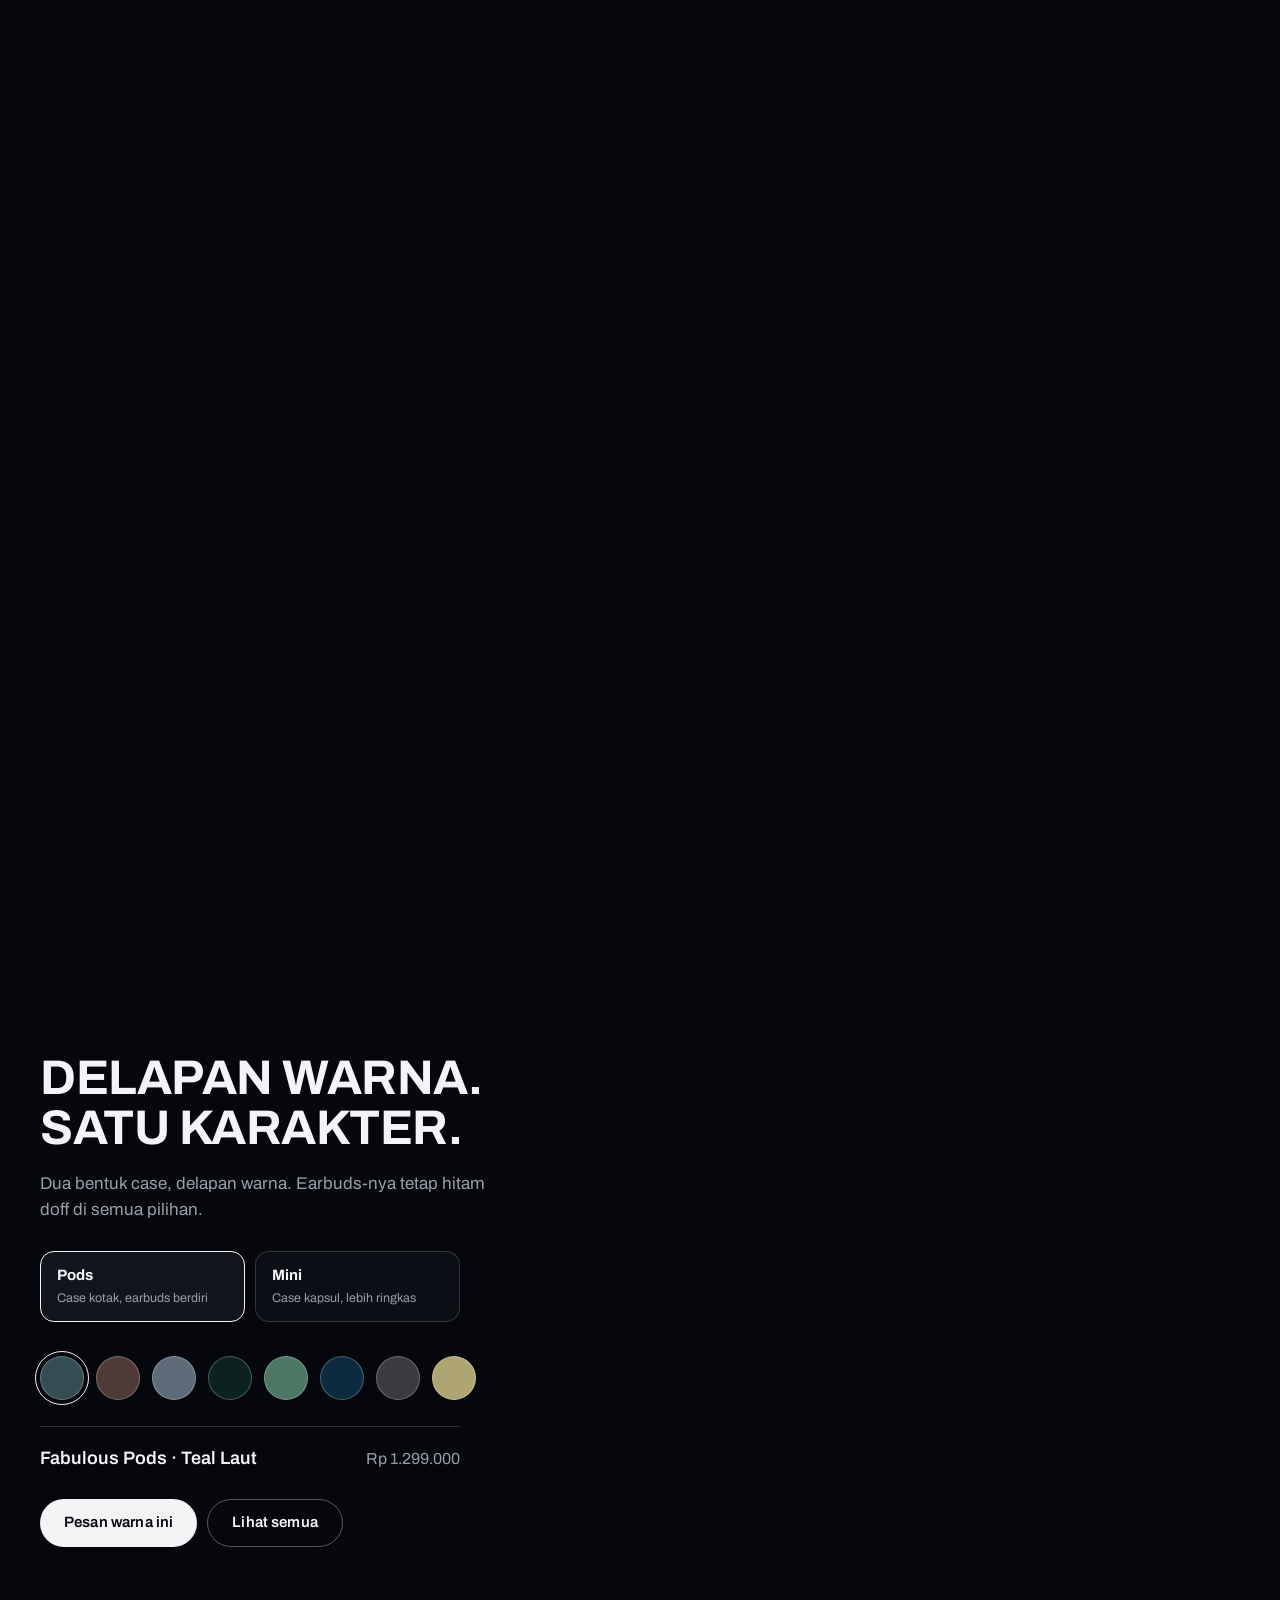
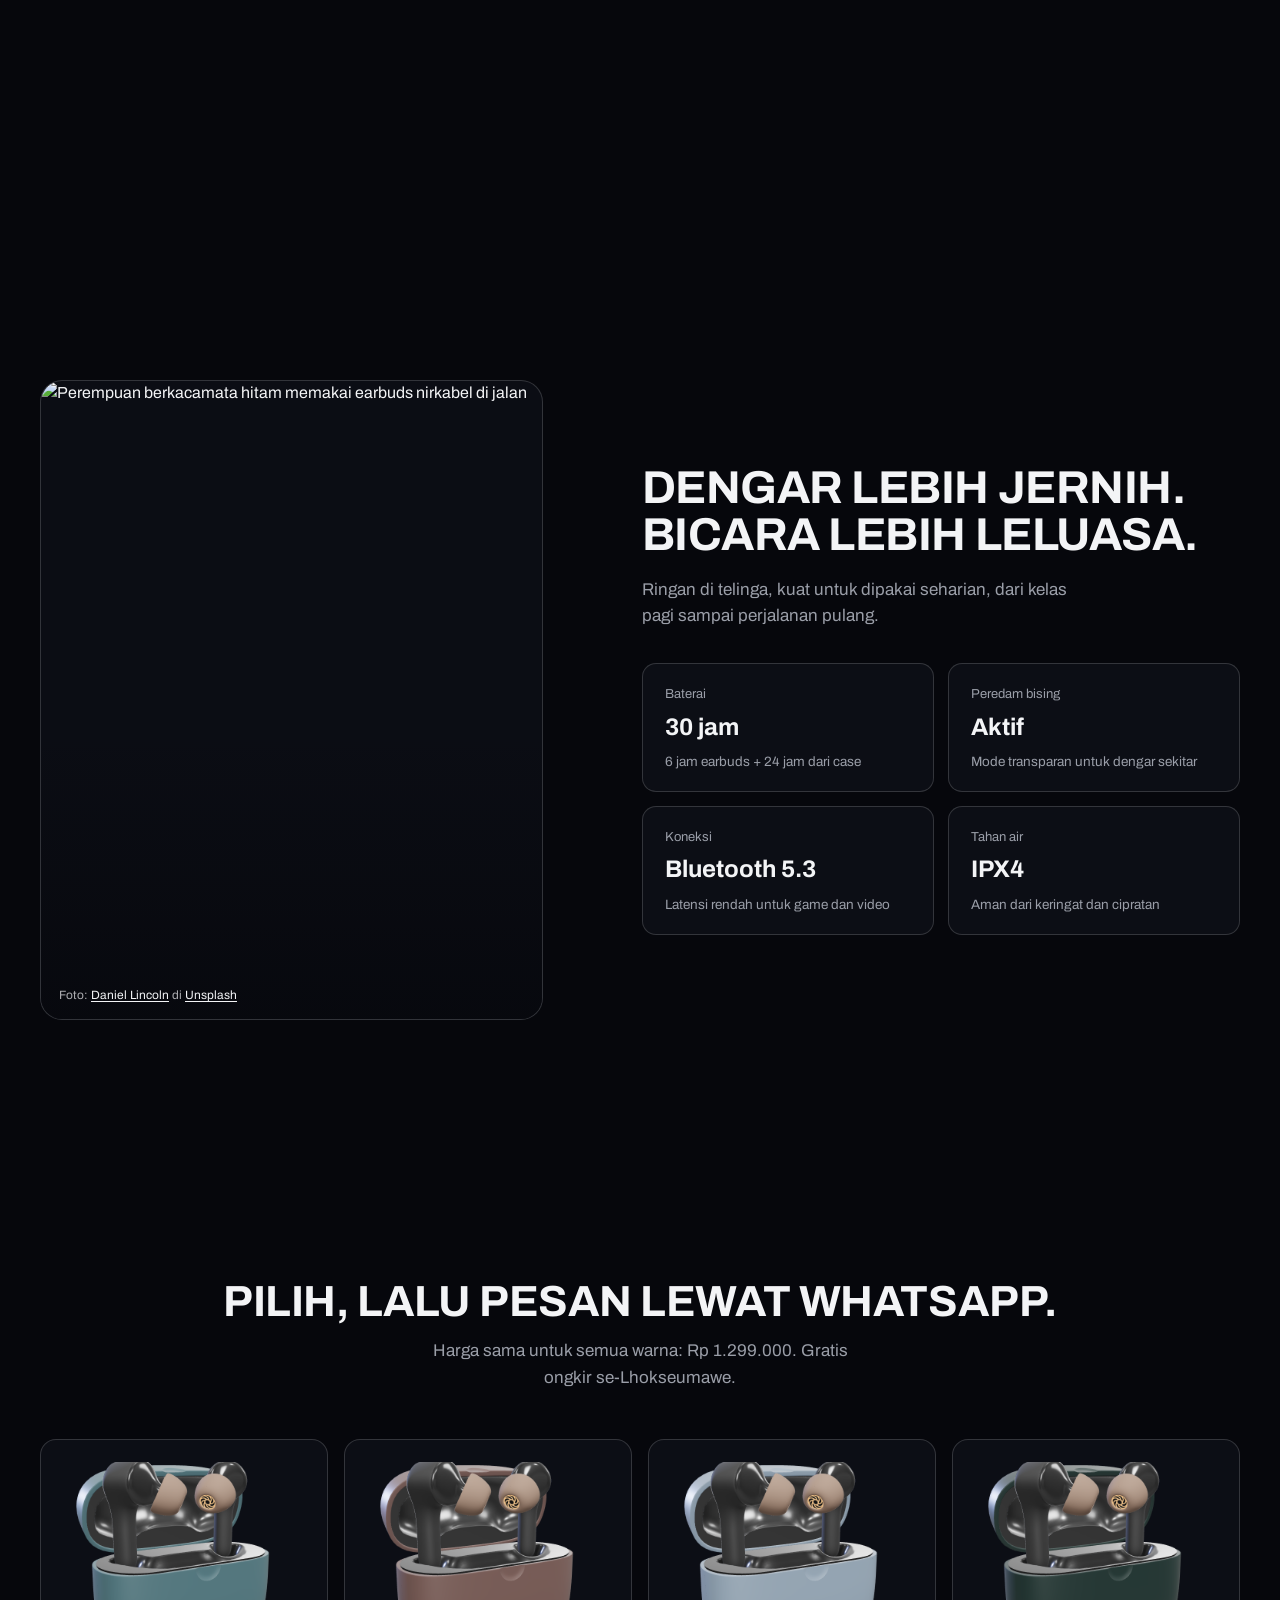
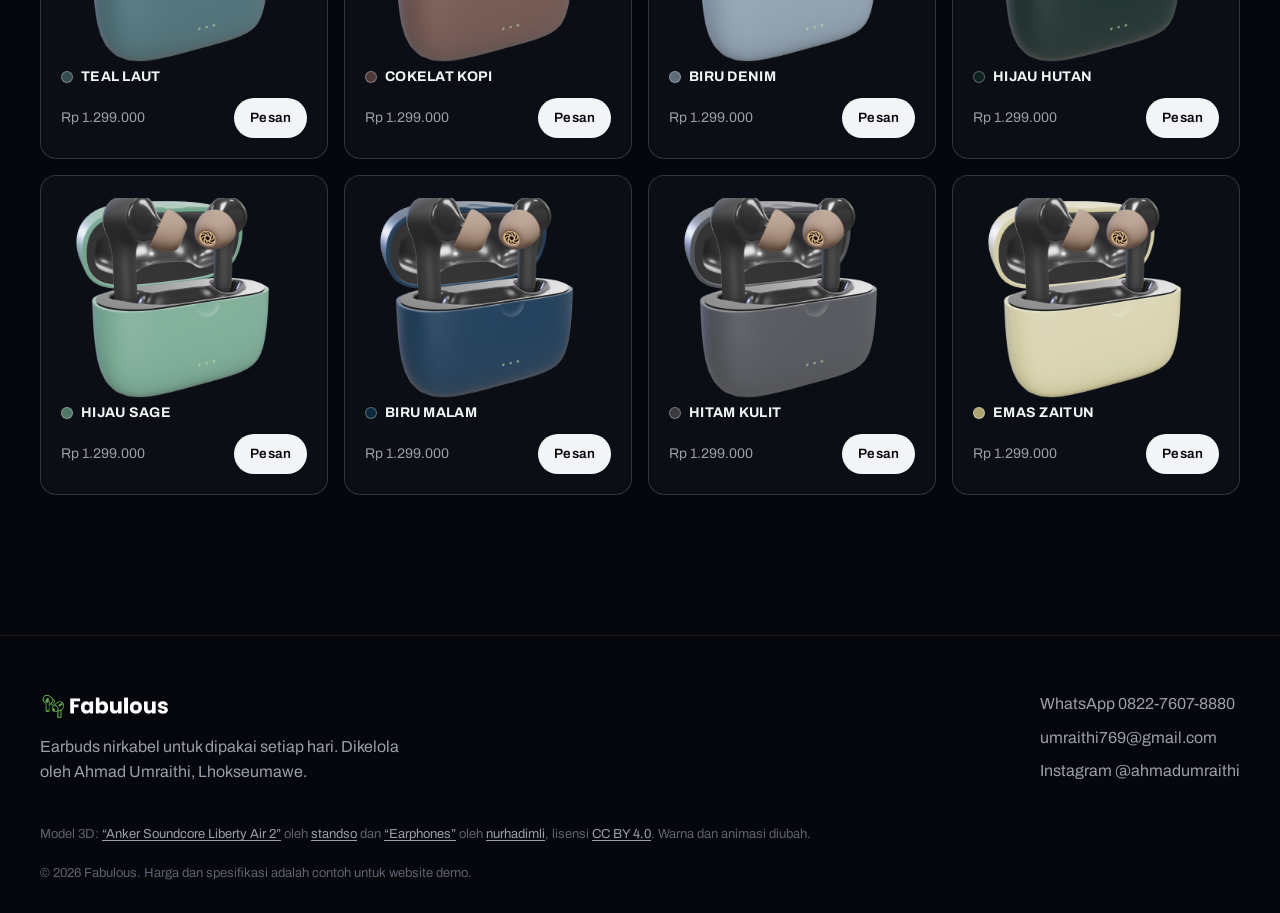
==== commit 5a28774d: "Pakai model 3D GLB, dua bentuk case (Pods dan Mini) dengan tutup buka-tutup - js/glb.js: pembaca fil" ====
--- a/frontend/index.html
+++ b/frontend/index.html
@@ -95,10 +95,14 @@
       <div class="wrap colors-in">
         <div class="colors-copy">
           <h2 id="colors-title" class="reveal">Delapan warna.<br>Satu karakter.</h2>
-          <p class="lead reveal">Pilih warna case-nya. Earbuds-nya tetap putih bersih di semua pilihan.</p>
+          <p class="lead reveal">Dua bentuk case, delapan warna. Earbuds-nya tetap hitam doff di semua pilihan.</p>
+          <div class="models reveal" id="models" role="radiogroup" aria-label="Bentuk case">
+            <button type="button" role="radio" data-model="pods" aria-checked="true"><b>Pods</b><span>Case kotak, earbuds berdiri</span></button>
+            <button type="button" role="radio" data-model="mini" aria-checked="false"><b>Mini</b><span>Case kapsul, lebih ringkas</span></button>
+          </div>
           <div class="swatches reveal" id="swatches" role="radiogroup" aria-label="Warna case"></div>
           <div class="pick reveal">
-            <p class="pick-name" id="pick-name" aria-live="polite"></p>
+            <p class="pick-name"><span id="model-name">Fabulous Pods</span> · <span id="pick-name" aria-live="polite"></span></p>
             <p class="pick-price"><span data-price></span></p>
           </div>
           <div class="pick-cta reveal">
@@ -156,6 +160,7 @@
         <li><a href="https://www.instagram.com/ahmadumraithi" target="_blank" rel="noopener">Instagram @ahmadumraithi</a></li>
       </ul>
     </div>
+    <p class="wrap footer-note">Model 3D: <a href="https://sketchfab.com/3d-models/anker-soundcore-liberty-air-2-ab9b011d2718477ab0e1405143a2fc1c" target="_blank" rel="noopener">“Anker Soundcore Liberty Air 2”</a> oleh <a href="https://sketchfab.com/standso" target="_blank" rel="noopener">standso</a> dan <a href="https://sketchfab.com/3d-models/earphones-c1651db2880145e68b5c8abf04fcddc8" target="_blank" rel="noopener">“Earphones”</a> oleh <a href="https://sketchfab.com/nurhadimli" target="_blank" rel="noopener">nurhadimli</a>, lisensi <a href="https://creativecommons.org/licenses/by/4.0/" target="_blank" rel="noopener">CC BY 4.0</a>. Warna dan animasi diubah.</p>
     <p class="wrap footer-note">© <span id="year">2026</span> Fabulous. Harga dan spesifikasi adalah contoh untuk website demo.</p>
   </footer>
   <!-- form pesanan (dipakai kalau backend aktif) -->
--- a/frontend/css/style.css
+++ b/frontend/css/style.css
@@ -107,6 +107,12 @@
 .colors-in { display: grid; grid-template-columns: minmax(0, 1fr) minmax(0, 1fr); gap: 40px; align-items: center; }
 .colors h2 { font-size: clamp(2rem, 3.8vw, 3.2rem); }
 .colors .lead { margin-top: 18px; }
+.models { display: grid; grid-template-columns: 1fr 1fr; gap: 10px; max-width: 420px; margin-top: 28px; }
+.models button { display: grid; gap: 2px; text-align: left; padding: 12px 16px; border-radius: 14px; border: 1px solid var(--line); background: var(--card); transition: border-color .25s, background-color .25s; }
+.models button b { font-size: 15px; }
+.models button span { color: var(--mute); font-size: 12.5px; }
+.models button[aria-checked="true"] { border-color: var(--text); background: #12151d; }
+.models[aria-busy="true"] { opacity: .6; pointer-events: none; }
 .swatches { display: flex; flex-wrap: wrap; gap: 12px; margin-top: 34px; }
 .swatch { width: 44px; height: 44px; border-radius: 50%; background: var(--c); border: 1px solid rgba(255, 255, 255, .25); position: relative; transition: transform .25s var(--ease); }
 .swatch::after { content: ''; position: absolute; inset: -6px; border-radius: 50%; border: 1.5px solid transparent; transition: border-color .25s; }
@@ -158,7 +164,9 @@
 .footer-in p { color: var(--mute); margin-top: 14px; max-width: 40ch; }
 .footer-contact { display: grid; gap: 8px; color: var(--mute); }
 .footer-contact a:hover { color: var(--text); }
-.footer-note { color: var(--dim); font-size: 13px; margin-top: 40px; }
+.footer-note { color: var(--dim); font-size: 13px; margin-top: 18px; }
+.footer-note a { color: var(--mute); text-decoration: underline; text-underline-offset: 2px; }
+.footer-in + .footer-note { margin-top: 40px; }
 
 /* form pesanan */
 .order-sheet { width: min(480px, 100vw - 24px); max-height: min(92dvh, 860px); padding: 0; border: 1px solid var(--line-2); border-radius: 20px; background: #0d0f16; color: var(--text); overflow-y: auto; }
